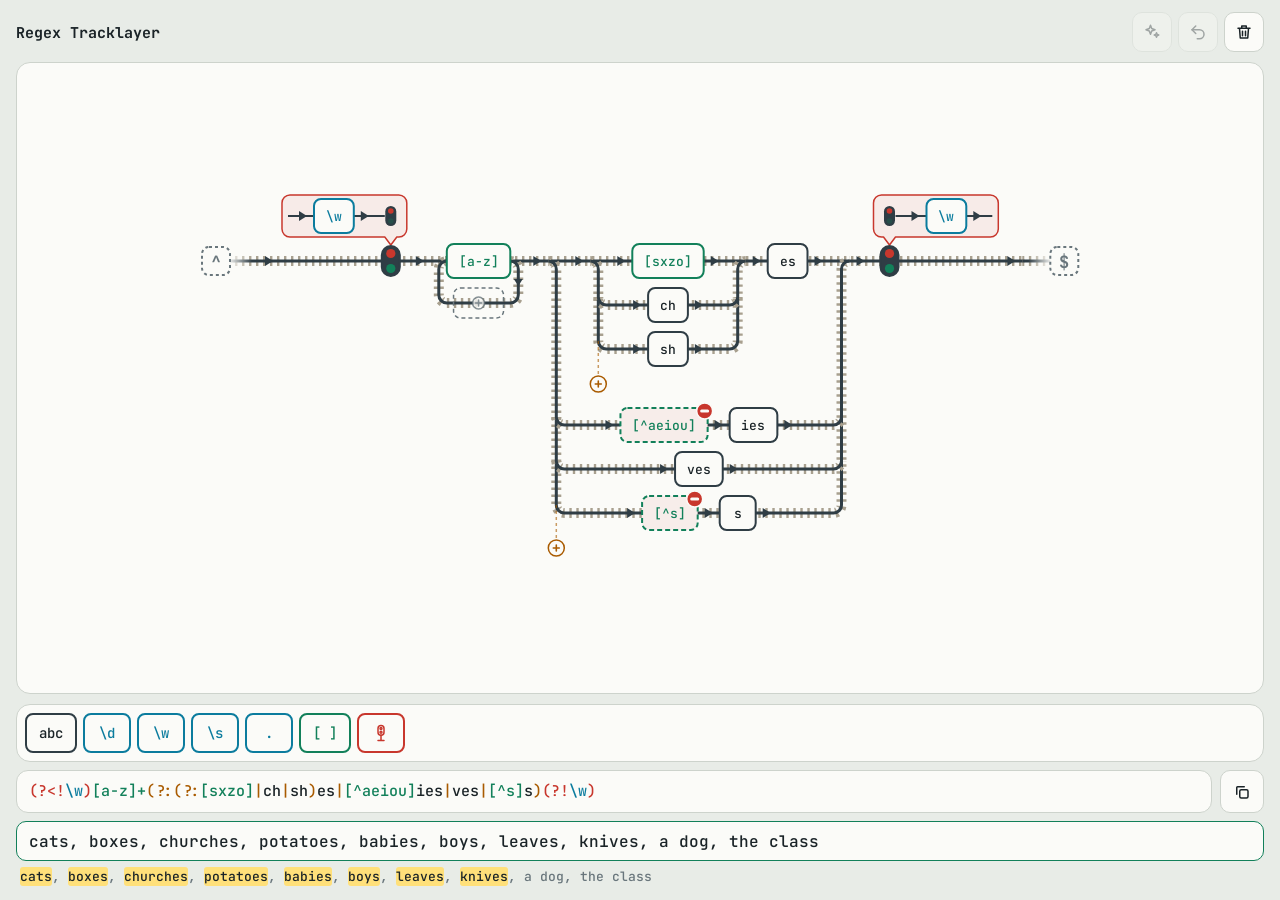
==== index.html @ ec1bbb03 "Split Regex Tracklayer into HTML, CSS, and JS - index.html: document structure and inline SVG icon s" ====
<!doctype html>
<html>
<head>
<meta charset="utf-8">
<meta name="viewport" content="width=device-width,initial-scale=1,viewport-fit=cover">
<title>Regex Tracklayer</title>
<link rel="icon" type="image/svg+xml" href="assets/favicon.svg">
<meta name="claude:viewport-fit-sides" content="cover">
<link rel="preconnect" href="https://fonts.googleapis.com">
<link rel="preconnect" href="https://fonts.gstatic.com" crossorigin>
<link rel="stylesheet" href="https://fonts.googleapis.com/css2?family=JetBrains+Mono:wght@500;700&family=Zen+Kaku+Gothic+New:wght@500;700&display=swap">
<link rel="stylesheet" href="style.css">
</head>
<body>

<!-- Icons: <svg class="i"><use href="#i-名前"/></svg> で参照する。JS からは ICON.名前 で取れる。 -->
<svg id="icons" hidden>
  <symbol id="i-undo" viewBox="0 0 24 24" fill="none" stroke="currentColor" stroke-width="2" stroke-linecap="round" stroke-linejoin="round"><path d="M9 14 4 9l5-5"/><path d="M4 9h10a6 6 0 0 1 0 12h-3"/></symbol>
  <symbol id="i-trash" viewBox="0 0 24 24" fill="none" stroke="currentColor" stroke-width="2" stroke-linecap="round" stroke-linejoin="round"><path d="M4 7h16M10 11v6M14 11v6M6 7l1 13h10l1-13M9 7V4h6v3"/></symbol>
  <symbol id="i-copy" viewBox="0 0 24 24" fill="none" stroke="currentColor" stroke-width="2" stroke-linecap="round" stroke-linejoin="round"><rect x="9" y="9" width="11" height="11" rx="2"/><path d="M5 15V6a1 1 0 0 1 1-1h9"/></symbol>
  <symbol id="i-check" viewBox="0 0 24 24" fill="none" stroke="currentColor" stroke-width="2" stroke-linecap="round" stroke-linejoin="round"><path d="M5 12.5 10 17.5 19 7"/></symbol>
  <symbol id="i-x" viewBox="0 0 24 24" fill="none" stroke="currentColor" stroke-width="2" stroke-linecap="round" stroke-linejoin="round"><path d="M6 6l12 12M18 6 6 18"/></symbol>
  <symbol id="i-fork" viewBox="0 0 24 24" fill="none" stroke="currentColor" stroke-width="2" stroke-linecap="round" stroke-linejoin="round"><path d="M3 12h6l6-6h6M9 12l6 6h6"/></symbol>
  <symbol id="i-tidy" viewBox="0 0 24 24" fill="none" stroke="currentColor" stroke-width="2" stroke-linecap="round" stroke-linejoin="round"><path d="M10 3l1.6 4.4L16 9l-4.4 1.6L10 15l-1.6-4.4L4 9l4.4-1.6z"/><path d="M18 13l.9 2.1L21 16l-2.1.9L18 19l-.9-2.1L15 16l2.1-.9z"/></symbol>
  <symbol id="i-lazy" viewBox="0 0 24 24" fill="none" stroke="currentColor" stroke-width="2" stroke-linecap="round" stroke-linejoin="round"><path d="M3 15h7c4 0 5-6 11-6"/><path d="M14 15h7" stroke-dasharray="2 3"/></symbol>
  <symbol id="i-plus" viewBox="0 0 24 24" fill="none" stroke="currentColor" stroke-width="2" stroke-linecap="round" stroke-linejoin="round"><path d="M12 5v14M5 12h14"/></symbol>
  <symbol id="i-signal" viewBox="0 0 24 24" fill="none" stroke="currentColor" stroke-width="2" stroke-linecap="round" stroke-linejoin="round"><rect x="8" y="2" width="8" height="13" rx="4"/><circle cx="12" cy="6" r="1.3"/><circle cx="12" cy="11" r="1.3"/><path d="M12 15v7M8 22h8"/></symbol>
  <symbol id="i-left" viewBox="0 0 24 24" fill="none" stroke="currentColor" stroke-width="2" stroke-linecap="round" stroke-linejoin="round"><path d="M19 12H5M11 6l-6 6 6 6"/></symbol>
  <symbol id="i-right" viewBox="0 0 24 24" fill="none" stroke="currentColor" stroke-width="2" stroke-linecap="round" stroke-linejoin="round"><path d="M5 12h14M13 6l6 6-6 6"/></symbol>
  <!-- 信号機(赤/緑): 線ではなく塗りで描く -->
  <symbol id="i-sigR" viewBox="0 0 24 24"><rect x="7" y="1" width="10" height="22" rx="5" style="fill:currentColor"/><circle cx="12" cy="7" r="3.2" style="fill:var(--c-look)"/><circle cx="12" cy="17" r="3.2" style="fill:var(--good);opacity:.3"/></symbol>
  <symbol id="i-sigG" viewBox="0 0 24 24"><rect x="7" y="1" width="10" height="22" rx="5" style="fill:currentColor"/><circle cx="12" cy="7" r="3.2" style="fill:var(--c-look);opacity:.3"/><circle cx="12" cy="17" r="3.2" style="fill:var(--good)"/></symbol>
</svg>

<header class="top">
  <h1><span>Regex Tracklayer</span></h1>
  <div class="tools">
    <button class="b ic" id="tidy" aria-label="Tidy up track" title="Tidy up track" disabled><svg class="i" aria-hidden="true"><use href="#i-tidy"/></svg></button>
    <button class="b ic" id="undo" aria-label="Undo" title="Undo" disabled><svg class="i" aria-hidden="true"><use href="#i-undo"/></svg></button>
    <button class="b ic" id="clear" aria-label="Clear all" title="Clear all"><svg class="i" aria-hidden="true"><use href="#i-trash"/></svg></button>
  </div>
</header>

<main id="stage"><svg id="rail" role="group" aria-label="Track diagram"></svg></main>

<section id="dock">
  <div id="tray" role="toolbar" aria-label="Stations">
    <button class="tk lit" data-k="lit" title="Text">abc</button>
    <button class="tk cls" data-k="\d" title="Digit">\d</button>
    <button class="tk cls" data-k="\w" title="Word character">\w</button>
    <button class="tk cls" data-k="\s" title="Whitespace">\s</button>
    <button class="tk cls" data-k="." title="Any character">.</button>
    <button class="tk set" data-k="set" title="Character set">[ ]</button>
    <button class="tk look" data-k="look" title="Signal (lookahead / lookbehind)"><svg class="i" aria-hidden="true"><use href="#i-signal"/></svg></button>
    <span class="tz" aria-hidden="true"><svg class="i" aria-hidden="true"><use href="#i-trash"/></svg></span>
  </div>
  <div id="panel" hidden></div>
  <div class="out">
    <code id="out" aria-live="polite"></code>
    <button class="b ic" id="copy" aria-label="Copy" title="Copy"><svg class="i" aria-hidden="true"><use href="#i-copy"/></svg></button>
  </div>
  <div class="test">
    <input id="t" type="text" maxlength="120" placeholder="Try a string" autocomplete="off" autocapitalize="off" autocorrect="off" spellcheck="false" aria-label="Test string">
    <div id="res" hidden></div>
  </div>
</section>
<script src="app.js"></script>
</body>
</html>
---- style.css ----
:root{color-scheme:light;box-sizing:border-box;padding-top:env(safe-area-inset-top,0px);padding-bottom:env(safe-area-inset-bottom,0px)}html{scroll-padding-top:env(safe-area-inset-top,0px)}body{margin:0;padding:0;font:14px -apple-system,BlinkMacSystemFont,sans-serif;background:#fff;color:#000}img{max-width:100%}[hidden]:not([hidden=until-found i]){display:none!important}

/* Layout: 全画面ワークベンチ。上=横スクロールする線路図、下=駅の置き場・Regex出力・テスト。
   Color: 地下鉄の路線色を役割に割り当てる(文字=鉄色, \d等=青, [ ]=緑, 分岐=橙, 選択=紫)。
   Type: 本文は Zen Kaku Gothic New(案内表示の角ゴ)、Regexと線路上の文字は JetBrains Mono。 */
:root{
  --bg:#E8ECE7; --paper:#FBFBF8; --ink:#1A2327; --muted:#69767C; --line:#CDD3CC;
  --rail:#2F3D45; --tie:#A8A08F;
  --c-lit:#2F3D45; --c-cls:#0B7C9E; --c-set:#12805A; --c-alt:#A95B00; --c-look:#C8372D; --sel:#6F54C9;
  --hit:#FFE07A; --bad:#C23B2A; --good:#12805A;
  --ui:"Zen Kaku Gothic New","Hiragino Sans","Yu Gothic",system-ui,sans-serif;
  --mono:"JetBrains Mono",ui-monospace,Menlo,Consolas,"Hiragino Sans","Yu Gothic",monospace;
}
@media (prefers-color-scheme:dark){
  :root:not([data-theme="light"]){
    --bg:#0F1417; --paper:#192024; --ink:#E5EBEA; --muted:#8A979C; --line:#2A343A;
    --rail:#B9C5CC; --tie:#4C4A43;
    --c-lit:#C9D3D8; --c-cls:#4CC3E3; --c-set:#3FD6A1; --c-alt:#FFAE42; --c-look:#FF7B6E; --sel:#B3A2FF;
    --hit:#6B5A12; --bad:#FF8070; --good:#3FD6A1;
    color-scheme:dark;
  }
}
:root[data-theme="dark"]{
  --bg:#0F1417; --paper:#192024; --ink:#E5EBEA; --muted:#8A979C; --line:#2A343A;
  --rail:#B9C5CC; --tie:#4C4A43;
  --c-lit:#C9D3D8; --c-cls:#4CC3E3; --c-set:#3FD6A1; --c-alt:#FFAE42; --c-look:#FF7B6E; --sel:#B3A2FF;
  --hit:#6B5A12; --bad:#FF8070; --good:#3FD6A1;
  color-scheme:dark;
}
*,*::before,*::after{box-sizing:border-box}
html,body{height:100%}
body{
  margin:0;background:var(--bg);color:var(--ink);font:500 14px/1.4 var(--ui);
  display:flex;flex-direction:column;gap:10px;
  padding-block:12px;
  padding-left:max(16px,env(safe-area-inset-left,0px));
  padding-right:max(16px,env(safe-area-inset-right,0px));
  -webkit-tap-highlight-color:transparent;
}
.top{display:flex;align-items:center;justify-content:space-between;gap:8px}
h1{margin:0;font:700 15px/1 var(--ui);letter-spacing:.06em}
h1 span{font-family:var(--mono);letter-spacing:0}
.tools{display:flex;gap:6px}

.b{
  min-width:40px;height:40px;padding:0 10px;border:1px solid var(--line);background:var(--paper);color:var(--ink);
  border-radius:10px;font:500 14px/1 var(--mono);cursor:pointer;display:inline-flex;align-items:center;justify-content:center;
  touch-action:manipulation;
}
.b:hover:not(:disabled){border-color:var(--muted)}
.b:disabled{opacity:.35;cursor:default}
.b.on{background:var(--ink);color:var(--paper);border-color:var(--ink)}
.b.danger{color:var(--bad)}
.b.ic{padding:0;width:40px}
.b:focus-visible,.txt:focus-visible,.num:focus-visible,#t:focus-visible{outline:2px solid var(--sel);outline-offset:2px}
.i{display:block;width:18px;height:18px}

#stage{
  flex:1 1 0;min-height:240px;overflow:auto;display:flex;
  background:var(--paper);border:1px solid var(--line);border-radius:14px;overscroll-behavior:contain;
}
#rail{flex:none;display:block;margin:auto}
#rail text{font:500 13px var(--mono);dominant-baseline:central}
#rail g[data-a]{cursor:pointer;outline:none}

.tie{fill:none;stroke:var(--tie);stroke-width:10;stroke-dasharray:2.4 4.6}
.rail{fill:none;stroke:var(--rail);stroke-width:3;stroke-linejoin:round}
.arw{fill:var(--rail)}
.lbl{fill:var(--muted);font-size:11px}
#rail text.lbl{font:500 11px var(--mono)}

.node .box{fill:var(--paper);stroke:var(--c);stroke-width:2}
.node text{fill:var(--c)}
.node.k-lit text{fill:var(--ink)}
.node.neg .box{fill:color-mix(in srgb,var(--c-look) 7%,var(--paper));stroke-dasharray:5 3}
.node .nb circle{fill:var(--c-look);stroke:var(--paper);stroke-width:1.5}
.node .nb rect{fill:var(--paper)}
.node .halo{fill:none;stroke:var(--sel);stroke-width:2.5}
.node:hover .box{stroke-width:3}
.node:focus-visible .box{stroke:var(--sel)}

.slot .hit,.add .hit{fill:transparent;pointer-events:all}
.slot circle:not(.hit){fill:var(--paper);stroke:var(--muted);stroke-width:1.5;opacity:0}
.slot path{fill:none;stroke:var(--muted);stroke-width:1.6;stroke-linecap:round;opacity:0}
.slot:hover circle:not(.hit),.slot:hover path,.slot.sel circle:not(.hit),.slot.sel path,
.slot:focus-visible circle:not(.hit),.slot:focus-visible path{opacity:1}
.slot:hover circle:not(.hit){stroke:var(--ink)}
.slot.sel circle:not(.hit){fill:var(--sel);stroke:var(--sel)}
.slot.sel path{stroke:#fff}
.slot:focus-visible circle:not(.hit){stroke:var(--sel);stroke-width:2.5}
.offmask{fill:none;stroke:var(--paper);stroke-width:13;pointer-events:none}
.thin{fill:none;stroke:var(--rail);stroke-width:1.5;stroke-opacity:.6;pointer-events:none}
.slot .sarw{fill:var(--rail);pointer-events:none}
.slot .ph{fill:none;stroke:var(--muted);stroke-width:1.5;stroke-dasharray:4 3}
.slot.empty circle:not(.hit),.slot.empty path{opacity:.8}
.slot.empty:hover .ph,.slot.empty.sel .ph{stroke:var(--sel)}
.dragging .slot circle:not(.hit),.dragging .slot path{opacity:.55}
.dragging .slot.empty circle:not(.hit),.dragging .slot.empty path{opacity:.9}
.dragging .slot.empty .ph{stroke:var(--sel)}
.mkb{fill:var(--sel)}
.mkw{fill:color-mix(in srgb,var(--sel) 12%,transparent);stroke:var(--sel);stroke-width:3;stroke-dasharray:5 4}
.mkl{fill:none;stroke:var(--sel);stroke-width:3}
.mkr{fill:none;stroke:var(--sel);stroke-width:3;stroke-linecap:round;stroke-dasharray:7 5}
.mkspan{fill:color-mix(in srgb,var(--sel) 10%,transparent)}
.mkdot,.mkarw{fill:var(--sel)}
.slot{touch-action:pan-x pan-y}
.slot:not(.empty){cursor:crosshair}
.node,.alt .frame{cursor:grab;touch-action:pan-x pan-y}
.node.lift,.alt.lift{opacity:.3}
#rail,.tk{user-select:none;-webkit-user-select:none;-webkit-touch-callout:none}
.node.armed .box{stroke:var(--sel);stroke-width:3}
.alt.armed .frame{stroke:var(--sel);stroke-opacity:1}
.slot.armed circle:not(.hit),.slot.armed path{opacity:1}
.slot.armed circle:not(.hit){stroke:var(--sel)}

.b[data-look].on{background:var(--paper);color:var(--rail);box-shadow:inset 0 0 0 2px var(--ink)}
.b[data-look=neg],.b[data-look=pos]{color:var(--rail)}
.look .bubble{fill:color-mix(in srgb,var(--c) 8%,var(--paper));stroke:var(--c);stroke-width:1.5;stroke-linejoin:round}
.look.sel .bubble{stroke-width:2.5}
.look .brail{fill:none;stroke:var(--rail);stroke-width:2;pointer-events:none}
.look .sig{fill:var(--rail)}
.look .box{fill:var(--rail);stroke:var(--rail)}
/* 線路上の信号は普段は赤青とも点灯。否定か肯定かは吹き出しの色(赤/青)で示す */
.look .lr{fill:var(--c-look)} .look .lgn{fill:var(--good)}
/* 吹き出しの中の信号は、並びに当てはまったときに点く側だけ点灯(赤=止まる/青=進む) */
.look .mini .lr,.look .mini .lgn{opacity:.25}
.look .mini .on{opacity:1}
/* グループの枠は普段は見せない(範囲は線路の分かれ目と合流点で分かる)。つかむ場所として、マウスを乗せたときと選んだときだけ出す */
.alt .frame{fill:transparent;stroke:var(--c-alt);stroke-opacity:0;stroke-width:1.5;stroke-dasharray:4 4;pointer-events:all}
.alt:hover>.frame{stroke-opacity:.45}
.dragging .alt .frame{stroke-opacity:0}
.alt.sel .frame{stroke-opacity:1;stroke-dasharray:none;stroke-width:2;fill:color-mix(in srgb,var(--c-alt) 9%,transparent)}
.alt:focus-visible .frame{stroke:var(--sel);stroke-opacity:1}
.stub{fill:none;stroke:var(--c-alt);stroke-opacity:.6;stroke-width:1.5;stroke-dasharray:3 3}
.add .dot{fill:var(--paper);stroke:var(--c-alt);stroke-width:1.5}
.add path{fill:none;stroke:var(--c-alt);stroke-width:1.6;stroke-linecap:round}
.add:hover .dot{fill:color-mix(in srgb,var(--c-alt) 18%,var(--paper))}
.add:focus-visible .dot{stroke:var(--sel);stroke-width:2.5}

.term .hit{fill:transparent;pointer-events:all}
.bstop rect{fill:#F2C230;stroke:#1A2327;stroke-width:1.5}
.bstop .bstripe{fill:none;stroke:#1A2327;stroke-width:2.5}
.bstop .bleg{fill:none;stroke:var(--rail);stroke-width:2.5;stroke-linecap:round}
.term .ghost{opacity:0}
.term:hover .ghost{opacity:.3}
.term .plate{fill:var(--ink);stroke:var(--ink);stroke-width:2}
#rail text.tlab{font:700 17px var(--mono)}
.term .tlab{fill:var(--paper)}
.term.off .plate{fill:var(--paper);stroke:var(--muted);stroke-dasharray:3 3}
.term.off .tlab{fill:var(--muted)}
.term:hover .plate{stroke:var(--sel)}
.term.off:hover .tlab{fill:var(--sel)}
.term:focus-visible .bstop rect{stroke:var(--sel);stroke-width:2.5}
.term:focus-visible .plate{stroke:var(--sel);stroke-width:3}

#dock{display:flex;flex-direction:column;gap:8px}
#panel{
  background:var(--paper);border:1px solid var(--line);border-radius:14px;padding:8px;
  display:flex;flex-direction:column;gap:8px;
}
.row{display:flex;gap:5px;align-items:center;flex-wrap:wrap}
.seg{display:flex}
.seg .b{border-radius:0;margin-left:-1px;min-width:38px;padding:0 8px}
.seg .b:first-child{border-radius:10px 0 0 10px;margin-left:0}
.seg .b:last-child{border-radius:0 10px 10px 0}
.seg .b.on{position:relative}
.sp{flex:1}
.txt,.num{
  height:40px;border:1px solid var(--line);border-radius:10px;padding:0 12px;background:var(--bg);color:var(--ink);
  font:500 16px var(--mono);min-width:0;
}
.txt{flex:1}
.num{width:78px;text-align:center}
.dash{color:var(--muted);font-family:var(--mono)}

.out{display:flex;gap:8px;align-items:stretch}
#out{
  flex:1;min-width:0;background:var(--paper);border:1px solid var(--line);border-radius:12px;padding:10px 12px;
  font:500 15px/1.4 var(--mono);word-break:break-all;max-height:5.6em;overflow:auto;
}
#out.bad{border-color:var(--bad)}
.out .b{height:auto;min-height:40px;width:44px;align-self:stretch}
.mute{color:var(--muted)}
.k-lit{color:var(--ink)} .k-cls{color:var(--c-cls)} .k-set{color:var(--c-set)} .k-alt{color:var(--c-alt)} .k-look{color:var(--c-look)} .k-term{color:var(--sel)}

#t{
  width:100%;height:40px;border:1px solid var(--line);border-radius:10px;padding:0 12px;background:var(--paper);color:var(--ink);
  font:500 16px var(--mono);
}
#t.ok{border-color:var(--good)}
#t.ng{border-color:var(--bad)}
#res{margin-top:6px;padding:0 4px;font:500 13px/1.6 var(--mono);word-break:break-all;color:var(--muted)}
#res mark{background:var(--hit);color:var(--ink);border-radius:3px;padding:1px 0}
#tray{display:flex;gap:6px;align-items:center;flex-wrap:wrap;background:var(--paper);border:1px solid var(--line);border-radius:14px;padding:8px}
.tk{
  height:40px;min-width:48px;padding:0 12px;margin:0;border:2px solid var(--c);border-radius:8px;background:var(--paper);color:var(--c);
  font:500 14px/1 var(--mono);display:inline-flex;align-items:center;justify-content:center;
  cursor:grab;touch-action:none;user-select:none;-webkit-user-select:none;
}
.tk.lit{--c:var(--c-lit);color:var(--ink)}
.tk.cls{--c:var(--c-cls)}
.tk.set{--c:var(--c-set)}
.tk.alt{--c:var(--c-alt)}
.tk.look{--c:var(--c-look)}
.tk:hover{background:color-mix(in srgb,var(--c) 10%,var(--paper))}
.tk:focus-visible{outline:2px solid var(--sel);outline-offset:2px}
.dg{position:fixed;z-index:50;pointer-events:none;transform:translate(-50%,-50%) scale(1.06);box-shadow:0 8px 22px rgba(0,0,0,.28);cursor:grabbing;background:var(--paper)}
.tz{display:none;margin-left:auto;color:var(--bad);width:40px;height:40px;align-items:center;justify-content:center}
#tray.mv .tz{display:inline-flex}
#tray.del{border-color:var(--bad);background:color-mix(in srgb,var(--bad) 10%,var(--paper))}
@media (pointer:coarse){
  .tk{height:46px;min-width:44px;padding:0 10px}
  .b{height:44px}
  .b.ic{width:44px}
  .tz{height:44px}
  .dg{transform:translate(-50%,-165%) scale(1.08)}
}
@media (prefers-reduced-motion:no-preference){
  .b,#t,#out{transition:border-color .12s}
}
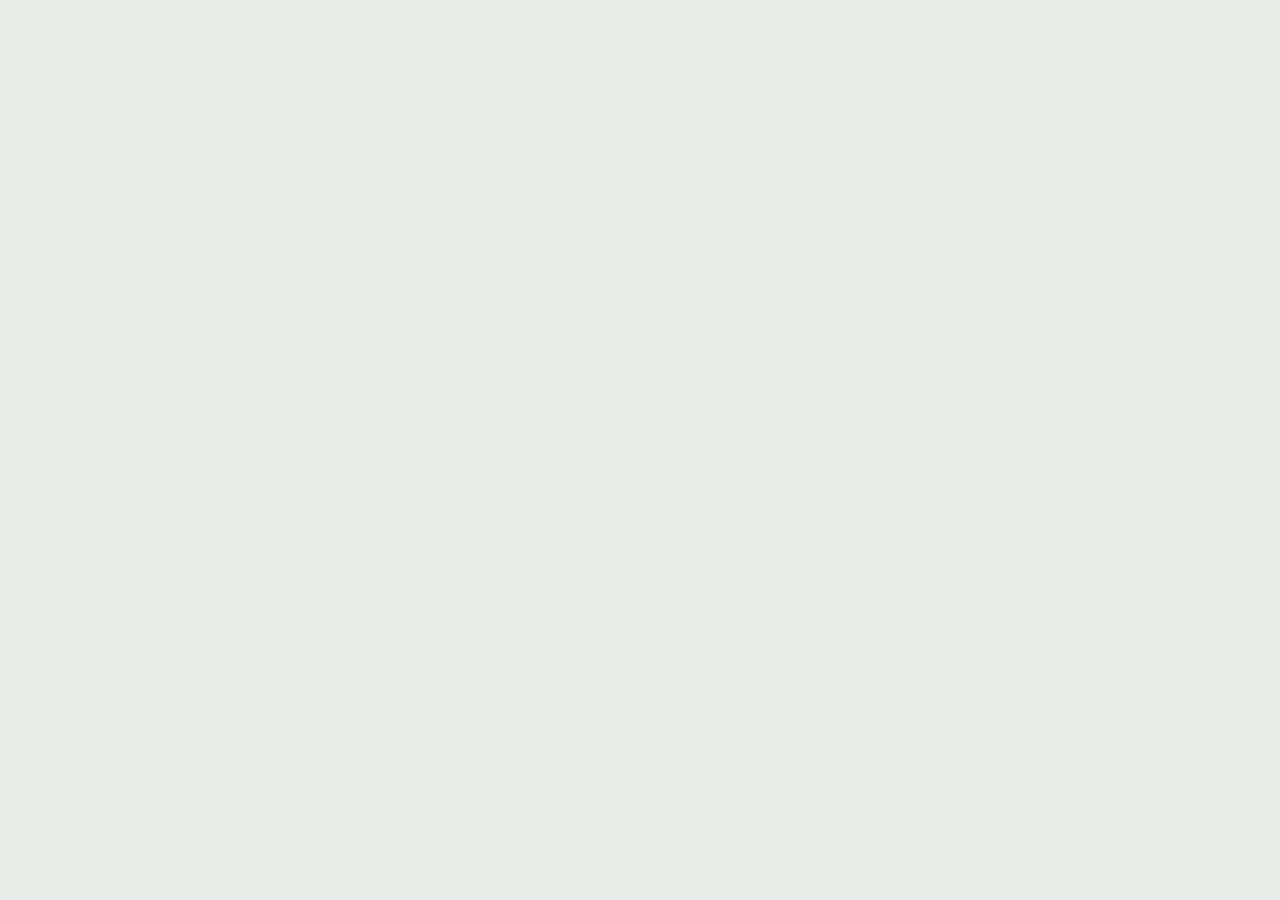
==== commit 38a89e5e: "Rewrite Regex Tracklayer in Elm - src/: the app in Elm, split into track data and editing (Track), r" ====
--- a/index.html
+++ b/index.html
@@ -13,7 +13,6 @@
 </head>
 <body>
 
-<!-- Icons: <svg class="i"><use href="#i-名前"/></svg> で参照する。JS からは ICON.名前 で取れる。 -->
 <svg id="icons" hidden>
   <symbol id="i-undo" viewBox="0 0 24 24" fill="none" stroke="currentColor" stroke-width="2" stroke-linecap="round" stroke-linejoin="round"><path d="M9 14 4 9l5-5"/><path d="M4 9h10a6 6 0 0 1 0 12h-3"/></symbol>
   <symbol id="i-trash" viewBox="0 0 24 24" fill="none" stroke="currentColor" stroke-width="2" stroke-linecap="round" stroke-linejoin="round"><path d="M4 7h16M10 11v6M14 11v6M6 7l1 13h10l1-13M9 7V4h6v3"/></symbol>
@@ -27,43 +26,12 @@
   <symbol id="i-signal" viewBox="0 0 24 24" fill="none" stroke="currentColor" stroke-width="2" stroke-linecap="round" stroke-linejoin="round"><rect x="8" y="2" width="8" height="13" rx="4"/><circle cx="12" cy="6" r="1.3"/><circle cx="12" cy="11" r="1.3"/><path d="M12 15v7M8 22h8"/></symbol>
   <symbol id="i-left" viewBox="0 0 24 24" fill="none" stroke="currentColor" stroke-width="2" stroke-linecap="round" stroke-linejoin="round"><path d="M19 12H5M11 6l-6 6 6 6"/></symbol>
   <symbol id="i-right" viewBox="0 0 24 24" fill="none" stroke="currentColor" stroke-width="2" stroke-linecap="round" stroke-linejoin="round"><path d="M5 12h14M13 6l6 6-6 6"/></symbol>
-  <!-- 信号機(赤/緑): 線ではなく塗りで描く -->
   <symbol id="i-sigR" viewBox="0 0 24 24"><rect x="7" y="1" width="10" height="22" rx="5" style="fill:currentColor"/><circle cx="12" cy="7" r="3.2" style="fill:var(--c-look)"/><circle cx="12" cy="17" r="3.2" style="fill:var(--good);opacity:.3"/></symbol>
   <symbol id="i-sigG" viewBox="0 0 24 24"><rect x="7" y="1" width="10" height="22" rx="5" style="fill:currentColor"/><circle cx="12" cy="7" r="3.2" style="fill:var(--c-look);opacity:.3"/><circle cx="12" cy="17" r="3.2" style="fill:var(--good)"/></symbol>
 </svg>
 
-<header class="top">
-  <h1><span>Regex Tracklayer</span></h1>
-  <div class="tools">
-    <button class="b ic" id="tidy" aria-label="Tidy up track" title="Tidy up track" disabled><svg class="i" aria-hidden="true"><use href="#i-tidy"/></svg></button>
-    <button class="b ic" id="undo" aria-label="Undo" title="Undo" disabled><svg class="i" aria-hidden="true"><use href="#i-undo"/></svg></button>
-    <button class="b ic" id="clear" aria-label="Clear all" title="Clear all"><svg class="i" aria-hidden="true"><use href="#i-trash"/></svg></button>
-  </div>
-</header>
-
-<main id="stage"><svg id="rail" role="group" aria-label="Track diagram"></svg></main>
-
-<section id="dock">
-  <div id="tray" role="toolbar" aria-label="Stations">
-    <button class="tk lit" data-k="lit" title="Text">abc</button>
-    <button class="tk cls" data-k="\d" title="Digit">\d</button>
-    <button class="tk cls" data-k="\w" title="Word character">\w</button>
-    <button class="tk cls" data-k="\s" title="Whitespace">\s</button>
-    <button class="tk cls" data-k="." title="Any character">.</button>
-    <button class="tk set" data-k="set" title="Character set">[ ]</button>
-    <button class="tk look" data-k="look" title="Signal (lookahead / lookbehind)"><svg class="i" aria-hidden="true"><use href="#i-signal"/></svg></button>
-    <span class="tz" aria-hidden="true"><svg class="i" aria-hidden="true"><use href="#i-trash"/></svg></span>
-  </div>
-  <div id="panel" hidden></div>
-  <div class="out">
-    <code id="out" aria-live="polite"></code>
-    <button class="b ic" id="copy" aria-label="Copy" title="Copy"><svg class="i" aria-hidden="true"><use href="#i-copy"/></svg></button>
-  </div>
-  <div class="test">
-    <input id="t" type="text" maxlength="120" placeholder="Try a string" autocomplete="off" autocapitalize="off" autocorrect="off" spellcheck="false" aria-label="Test string">
-    <div id="res" hidden></div>
-  </div>
-</section>
-<script src="app.js"></script>
+<div id="app"></div>
+<script src="elm.js"></script>
+<script src="ports.js"></script>
 </body>
 </html>
--- a/style.css
+++ b/style.css
@@ -1,8 +1,5 @@
 :root{color-scheme:light;box-sizing:border-box;padding-top:env(safe-area-inset-top,0px);padding-bottom:env(safe-area-inset-bottom,0px)}html{scroll-padding-top:env(safe-area-inset-top,0px)}body{margin:0;padding:0;font:14px -apple-system,BlinkMacSystemFont,sans-serif;background:#fff;color:#000}img{max-width:100%}[hidden]:not([hidden=until-found i]){display:none!important}
 
-/* Layout: 全画面ワークベンチ。上=横スクロールする線路図、下=駅の置き場・Regex出力・テスト。
-   Color: 地下鉄の路線色を役割に割り当てる(文字=鉄色, \d等=青, [ ]=緑, 分岐=橙, 選択=紫)。
-   Type: 本文は Zen Kaku Gothic New(案内表示の角ゴ)、Regexと線路上の文字は JetBrains Mono。 */
 :root{
   --bg:#E8ECE7; --paper:#FBFBF8; --ink:#1A2327; --muted:#69767C; --line:#CDD3CC;
   --rail:#2F3D45; --tie:#A8A08F;
@@ -29,13 +26,13 @@
 }
 *,*::before,*::after{box-sizing:border-box}
 html,body{height:100%}
-body{
-  margin:0;background:var(--bg);color:var(--ink);font:500 14px/1.4 var(--ui);
+body{margin:0;background:var(--bg);color:var(--ink);font:500 14px/1.4 var(--ui);-webkit-tap-highlight-color:transparent}
+#app{
+  height:100%;
   display:flex;flex-direction:column;gap:10px;
   padding-block:12px;
   padding-left:max(16px,env(safe-area-inset-left,0px));
   padding-right:max(16px,env(safe-area-inset-right,0px));
-  -webkit-tap-highlight-color:transparent;
 }
 .top{display:flex;align-items:center;justify-content:space-between;gap:8px}
 h1{margin:0;font:700 15px/1 var(--ui);letter-spacing:.06em}
@@ -120,12 +117,9 @@
 .look .brail{fill:none;stroke:var(--rail);stroke-width:2;pointer-events:none}
 .look .sig{fill:var(--rail)}
 .look .box{fill:var(--rail);stroke:var(--rail)}
-/* 線路上の信号は普段は赤青とも点灯。否定か肯定かは吹き出しの色(赤/青)で示す */
 .look .lr{fill:var(--c-look)} .look .lgn{fill:var(--good)}
-/* 吹き出しの中の信号は、並びに当てはまったときに点く側だけ点灯(赤=止まる/青=進む) */
 .look .mini .lr,.look .mini .lgn{opacity:.25}
 .look .mini .on{opacity:1}
-/* グループの枠は普段は見せない(範囲は線路の分かれ目と合流点で分かる)。つかむ場所として、マウスを乗せたときと選んだときだけ出す */
 .alt .frame{fill:transparent;stroke:var(--c-alt);stroke-opacity:0;stroke-width:1.5;stroke-dasharray:4 4;pointer-events:all}
 .alt:hover>.frame{stroke-opacity:.45}
 .dragging .alt .frame{stroke-opacity:0}
